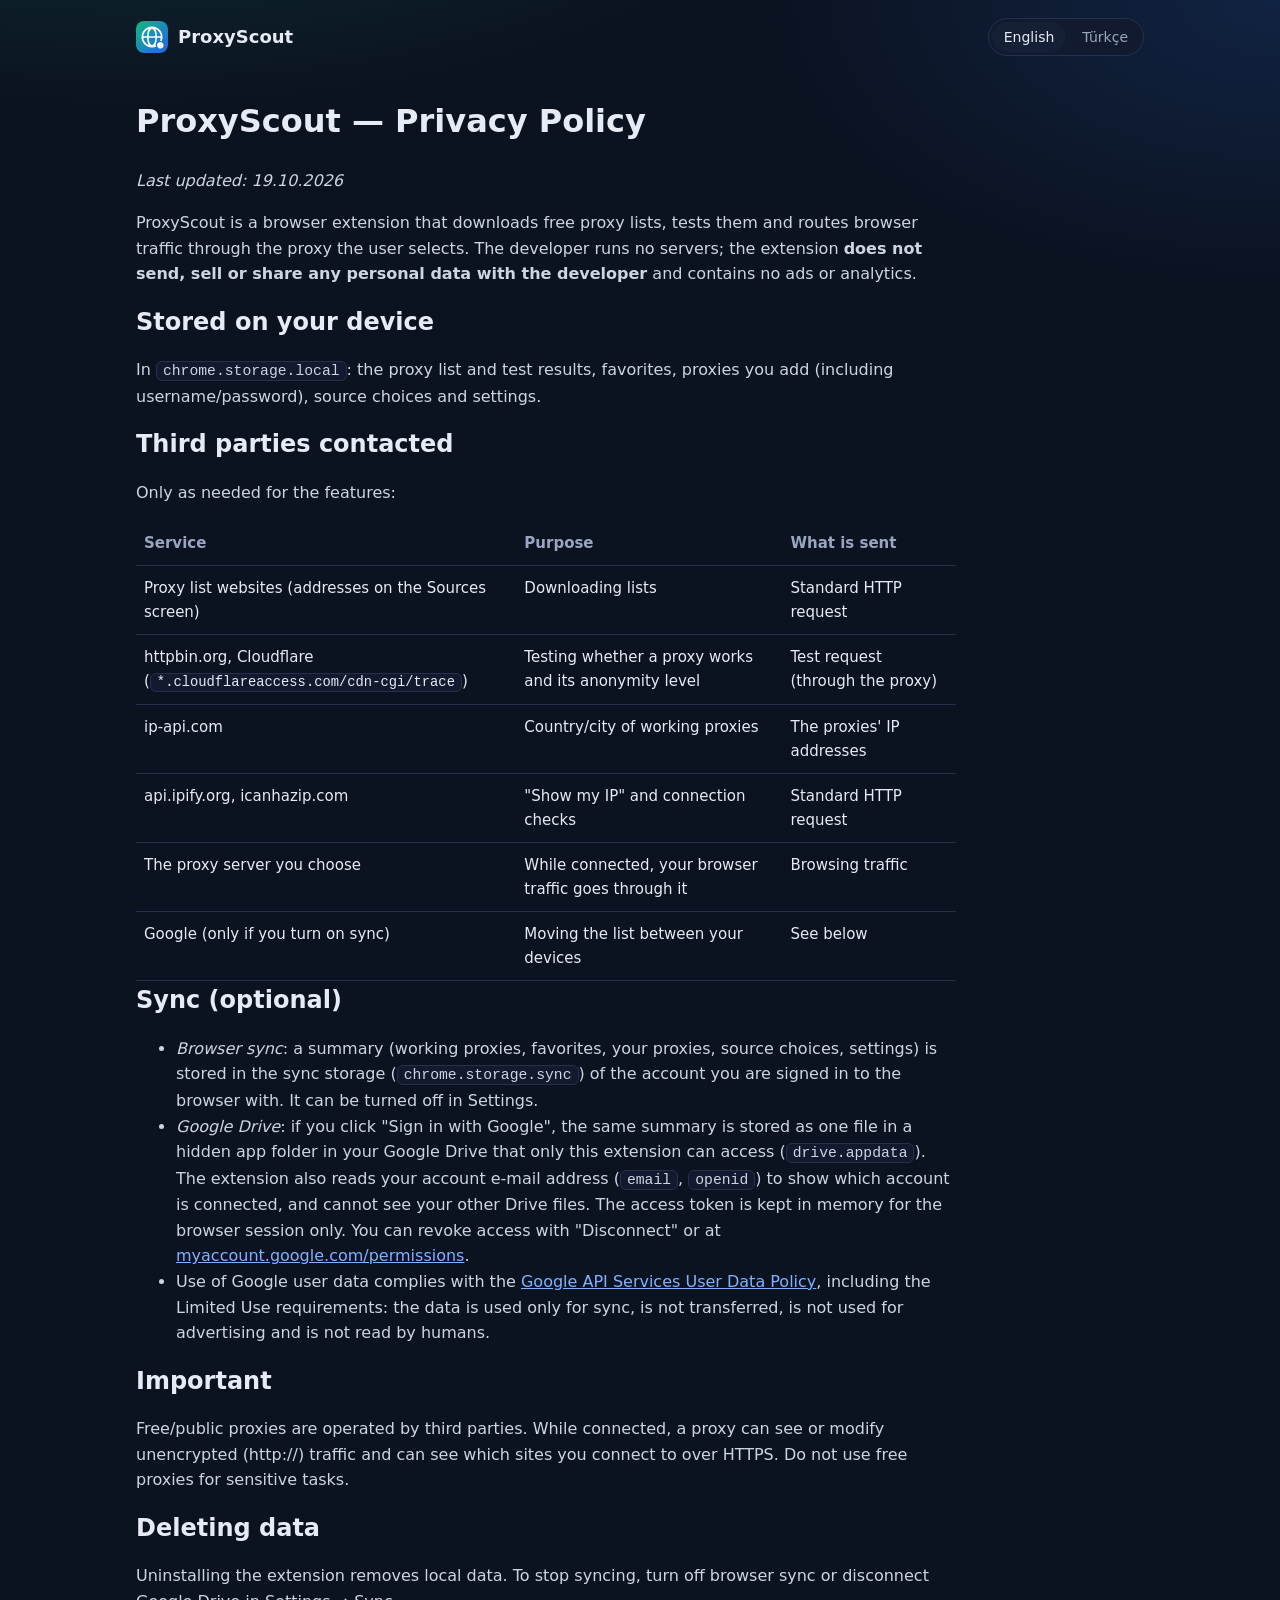
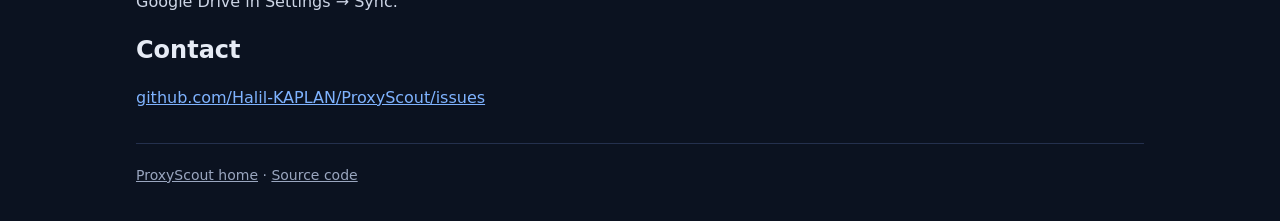
==== proxyscout/privacy.html @ 0f6cc794 "Add ProxyScout homepage, privacy policy and Search Console verification" ====
<!doctype html>
<html lang="en" data-lang="en">
<head>
  <meta charset="utf-8">
  <meta name="viewport" content="width=device-width, initial-scale=1">
  <title>ProxyScout — Privacy Policy</title>
  <meta name="title-en" content="ProxyScout — Privacy Policy">
  <meta name="title-tr" content="ProxyScout — Gizlilik Politikası">
  <meta name="description" content="Privacy policy of the ProxyScout browser extension.">
  <link rel="icon" href="assets/icon.png">
  <link rel="stylesheet" href="assets/style.css">
  <script src="assets/lang.js"></script>
</head>
<body>
  <div class="wrap">
    <header class="top">
      <a class="brand" href="./"><img src="assets/icon.png" alt="">ProxyScout</a>
      <div class="lang" role="group" aria-label="Language">
        <button type="button" data-lang="en" aria-pressed="true">English</button>
        <button type="button" data-lang="tr" aria-pressed="false">Türkçe</button>
      </div>
    </header>

    <!-- ===================== ENGLISH ===================== -->
    <main class="prose" lang-block="en" lang="en">
      <h1>ProxyScout — Privacy Policy</h1>
      <p><em>Last updated: 19.10.2026</em></p>

      <p>ProxyScout is a browser extension that downloads free proxy lists, tests them and routes browser traffic through the proxy the user selects. The developer runs no servers; the extension <strong>does not send, sell or share any personal data with the developer</strong> and contains no ads or analytics.</p>

      <h2>Stored on your device</h2>
      <p>In <code>chrome.storage.local</code>: the proxy list and test results, favorites, proxies you add (including username/password), source choices and settings.</p>

      <h2>Third parties contacted</h2>
      <p>Only as needed for the features:</p>
      <div class="table-wrap">
        <table>
          <thead><tr><th>Service</th><th>Purpose</th><th>What is sent</th></tr></thead>
          <tbody>
            <tr><td>Proxy list websites (addresses on the Sources screen)</td><td>Downloading lists</td><td>Standard HTTP request</td></tr>
            <tr><td>httpbin.org, Cloudflare (<code>*.cloudflareaccess.com/cdn-cgi/trace</code>)</td><td>Testing whether a proxy works and its anonymity level</td><td>Test request (through the proxy)</td></tr>
            <tr><td>ip-api.com</td><td>Country/city of working proxies</td><td>The proxies' IP addresses</td></tr>
            <tr><td>api.ipify.org, icanhazip.com</td><td>"Show my IP" and connection checks</td><td>Standard HTTP request</td></tr>
            <tr><td>The proxy server you choose</td><td>While connected, your browser traffic goes through it</td><td>Browsing traffic</td></tr>
            <tr><td>Google (only if you turn on sync)</td><td>Moving the list between your devices</td><td>See below</td></tr>
          </tbody>
        </table>
      </div>

      <h2>Sync (optional)</h2>
      <ul>
        <li><em>Browser sync</em>: a summary (working proxies, favorites, your proxies, source choices, settings) is stored in the sync storage (<code>chrome.storage.sync</code>) of the account you are signed in to the browser with. It can be turned off in Settings.</li>
        <li><em>Google Drive</em>: if you click "Sign in with Google", the same summary is stored as one file in a hidden app folder in your Google Drive that only this extension can access (<code>drive.appdata</code>). The extension also reads your account e-mail address (<code>email</code>, <code>openid</code>) to show which account is connected, and cannot see your other Drive files. The access token is kept in memory for the browser session only. You can revoke access with "Disconnect" or at <a href="https://myaccount.google.com/permissions">myaccount.google.com/permissions</a>.</li>
        <li>Use of Google user data complies with the <a href="https://developers.google.com/terms/api-services-user-data-policy">Google API Services User Data Policy</a>, including the Limited Use requirements: the data is used only for sync, is not transferred, is not used for advertising and is not read by humans.</li>
      </ul>

      <h2>Important</h2>
      <p>Free/public proxies are operated by third parties. While connected, a proxy can see or modify unencrypted (http://) traffic and can see which sites you connect to over HTTPS. Do not use free proxies for sensitive tasks.</p>

      <h2>Deleting data</h2>
      <p>Uninstalling the extension removes local data. To stop syncing, turn off browser sync or disconnect Google Drive in Settings → Sync.</p>

      <h2>Contact</h2>
      <p><a href="https://github.com/Halil-KAPLAN/ProxyScout/issues">github.com/Halil-KAPLAN/ProxyScout/issues</a></p>
    </main>

    <!-- ===================== TÜRKÇE ===================== -->
    <main class="prose" lang-block="tr" lang="tr">
      <h1>ProxyScout — Gizlilik Politikası</h1>
      <p><em>Son güncelleme: 19.10.2026</em></p>

      <p>ProxyScout, ücretsiz proxy listelerini indirip test eden ve tarayıcı trafiğini kullanıcının seçtiği proxy'ye yönlendiren bir tarayıcı eklentisidir. Geliştiricinin hiçbir sunucusu yoktur; eklenti <strong>hiçbir kişisel veriyi geliştiriciye göndermez, satmaz veya paylaşmaz</strong>, reklam ya da analiz (izleme) aracı içermez.</p>

      <h2>Cihazınızda saklananlar</h2>
      <p><code>chrome.storage.local</code> içinde: proxy listesi ve test sonuçları, favoriler, eklediğiniz proxy'ler (kullanıcı adı/şifre dahil), kaynak seçimleri ve ayarlar.</p>

      <h2>Eklentinin bağlandığı üçüncü taraflar</h2>
      <p>Yalnızca işlevin gerektirdiği ölçüde:</p>
      <div class="table-wrap">
        <table>
          <thead><tr><th>Hizmet</th><th>Amaç</th><th>Gönderilen</th></tr></thead>
          <tbody>
            <tr><td>Proxy listesi siteleri (Kaynaklar ekranındaki adresler)</td><td>Liste indirme</td><td>Standart HTTP isteği</td></tr>
            <tr><td>httpbin.org, Cloudflare (<code>*.cloudflareaccess.com/cdn-cgi/trace</code>)</td><td>Proxy'nin çalışıp çalışmadığını ve gizlilik düzeyini test etme</td><td>Test isteği (proxy üzerinden)</td></tr>
            <tr><td>ip-api.com</td><td>Çalışan proxy'lerin ülke/şehir bilgisi</td><td>Proxy'lerin IP adresleri</td></tr>
            <tr><td>api.ipify.org, icanhazip.com</td><td>"IP'mi göster" ve bağlantı doğrulama</td><td>Standart HTTP isteği</td></tr>
            <tr><td>Seçtiğiniz proxy sunucusu</td><td>Siz bağlandığınızda tarayıcı trafiğiniz bu sunucudan geçer</td><td>Gezinme trafiği</td></tr>
            <tr><td>Google (yalnızca senkronizasyonu açarsanız)</td><td>Listeyi cihazlarınız arasında taşımak</td><td>Aşağıya bakın</td></tr>
          </tbody>
        </table>
      </div>

      <h2>Senkronizasyon (isteğe bağlı)</h2>
      <ul>
        <li><em>Tarayıcı senkronu</em>: Özet (çalışan proxy'ler, favoriler, kendi proxy'leriniz, kaynak seçimleri, ayarlar), tarayıcıya giriş yaptığınız hesabın senkron alanında (<code>chrome.storage.sync</code>) saklanır. Ayarlar'dan kapatılabilir.</li>
        <li><em>Google Drive</em>: "Google ile bağlan" derseniz aynı özet, Google Drive'ınızda yalnızca bu eklentinin erişebildiği gizli uygulama klasöründe (<code>drive.appdata</code>) tek bir dosya olarak tutulur. Eklenti yalnızca bu klasöre ve hesabınızın e-posta adresine (<code>email</code>, <code>openid</code>; hangi hesapla bağlı olduğunuzu göstermek için) erişir; Drive'daki diğer dosyalarınızı göremez. Erişim anahtarı yalnızca tarayıcı oturumu boyunca bellekte tutulur. "Bağlantıyı kaldır" ile izin geri alınır; ayrıca <a href="https://myaccount.google.com/permissions">myaccount.google.com/permissions</a> adresinden de kaldırabilirsiniz.</li>
        <li>Google kullanıcı verilerinin kullanımı, Sınırlı Kullanım (Limited Use) koşulları dahil, <a href="https://developers.google.com/terms/api-services-user-data-policy">Google API Hizmetleri Kullanıcı Verileri Politikası</a>'na uygundur: veriler yalnızca senkronizasyon için kullanılır, aktarılmaz, reklam için kullanılmaz ve insanlar tarafından okunmaz.</li>
      </ul>

      <h2>Önemli uyarı</h2>
      <p>Ücretsiz/açık proxy'ler üçüncü kişilerce işletilir. Bir proxy'ye bağlandığınızda şifrelenmemiş (http://) trafiğinizi görebilir veya değiştirebilir; HTTPS sitelerin içeriği şifreli kalır ancak hangi sitelere bağlandığınızı görebilir. Hassas işlemler için ücretsiz proxy kullanmayın.</p>

      <h2>Veri silme</h2>
      <p>Eklentiyi kaldırmak yerel verileri siler. Senkronu durdurmak için Ayarlar → Senkronizasyon'dan tarayıcı senkronunu kapatın veya Google Drive bağlantısını kaldırın.</p>

      <h2>İletişim</h2>
      <p><a href="https://github.com/Halil-KAPLAN/ProxyScout/issues">github.com/Halil-KAPLAN/ProxyScout/issues</a></p>
    </main>

    <footer>
      <span lang-block="en"><a href="./">ProxyScout home</a> · <a href="https://github.com/Halil-KAPLAN/ProxyScout">Source code</a></span>
      <span lang-block="tr"><a href="./">ProxyScout ana sayfa</a> · <a href="https://github.com/Halil-KAPLAN/ProxyScout">Kaynak kod</a></span>
    </footer>
  </div>
</body>
</html>
---- proxyscout/assets/style.css ----
:root {
  --bg: #0b1220;
  --bg-2: #111a2e;
  --card: #151f36;
  --line: #24304d;
  --text: #e6ebf5;
  --muted: #9aa6bf;
  --accent: #22c08a;
  --accent-2: #2f7cf6;
  --warn: #f2b84b;
}

* { box-sizing: border-box; }

html { -webkit-text-size-adjust: 100%; }

body {
  margin: 0;
  background: var(--bg);
  background-image: radial-gradient(1200px 500px at 10% -10%, rgba(34, 192, 138, .18), transparent 60%),
    radial-gradient(900px 500px at 100% 0%, rgba(47, 124, 246, .16), transparent 60%);
  background-repeat: no-repeat;
  color: var(--text);
  font: 16px/1.6 system-ui, -apple-system, "Segoe UI", Roboto, "Helvetica Neue", Arial, sans-serif;
}

a { color: #7fb3ff; }
a:hover { color: #a9cbff; }

.wrap { max-width: 1040px; margin: 0 auto; padding: 0 16px; }

header.top {
  display: flex; align-items: center; justify-content: space-between; gap: 12px;
  padding: 18px 0;
}
.brand { display: flex; align-items: center; gap: 10px; color: var(--text); text-decoration: none; font-weight: 700; font-size: 18px; }
.brand img { width: 32px; height: 32px; border-radius: 8px; }

.lang { display: flex; gap: 4px; background: var(--bg-2); border: 1px solid var(--line); border-radius: 999px; padding: 3px; }
.lang button {
  border: 0; background: transparent; color: var(--muted); font: inherit; font-size: 14px;
  padding: 4px 12px; border-radius: 999px; cursor: pointer;
}
.lang button[aria-pressed="true"] { background: var(--card); color: var(--text); }

.hero { padding: 40px 0 24px; }
.hero h1 { font-size: clamp(30px, 5vw, 46px); line-height: 1.15; margin: 0 0 14px; letter-spacing: -.01em; }
.hero p.lead { color: var(--muted); font-size: 18px; max-width: 720px; margin: 0 0 24px; }

.btns { display: flex; flex-wrap: wrap; gap: 10px; }
.btn {
  display: inline-flex; align-items: center; gap: 8px; padding: 10px 16px; border-radius: 10px;
  text-decoration: none; font-weight: 600; border: 1px solid var(--line); color: var(--text); background: var(--card);
}
.btn.primary { background: linear-gradient(90deg, var(--accent), var(--accent-2)); border-color: transparent; color: #fff; }
.btn small { font-weight: 400; color: inherit; opacity: .8; }

.shot { margin: 32px 0 8px; border-radius: 14px; overflow: hidden; border: 1px solid var(--line); box-shadow: 0 20px 60px rgba(0, 0, 0, .35); }
.shot img { display: block; width: 100%; height: auto; }

section { padding: 28px 0; }
h2 { font-size: 24px; margin: 0 0 16px; }

.grid { display: grid; grid-template-columns: repeat(auto-fit, minmax(240px, 1fr)); gap: 14px; }
.card { background: var(--card); border: 1px solid var(--line); border-radius: 12px; padding: 16px 18px; }
.card h3 { margin: 0 0 6px; font-size: 17px; }
.card p { margin: 0; color: var(--muted); font-size: 15px; }

.shots { display: grid; grid-template-columns: repeat(auto-fit, minmax(300px, 1fr)); gap: 14px; }
.shots img { width: 100%; height: auto; border-radius: 10px; border: 1px solid var(--line); display: block; }

.note { border-left: 3px solid var(--warn); background: rgba(242, 184, 75, .08); padding: 12px 16px; border-radius: 0 10px 10px 0; color: var(--text); }

.prose { max-width: 820px; }
.prose p, .prose li { color: #cdd5e5; }
.prose code { background: var(--bg-2); border: 1px solid var(--line); padding: 1px 6px; border-radius: 6px; font-size: .92em; }

.table-wrap { overflow-x: auto; }
table { border-collapse: collapse; width: 100%; font-size: 15px; }
th, td { border-bottom: 1px solid var(--line); padding: 10px 8px; text-align: left; vertical-align: top; }
th { color: var(--muted); font-weight: 600; }

footer { border-top: 1px solid var(--line); margin-top: 32px; padding: 20px 0 40px; color: var(--muted); font-size: 14px; }
footer a { color: var(--muted); }

[lang-block] { display: none; }
html[data-lang="en"] [lang-block="en"],
html[data-lang="tr"] [lang-block="tr"] { display: block; }
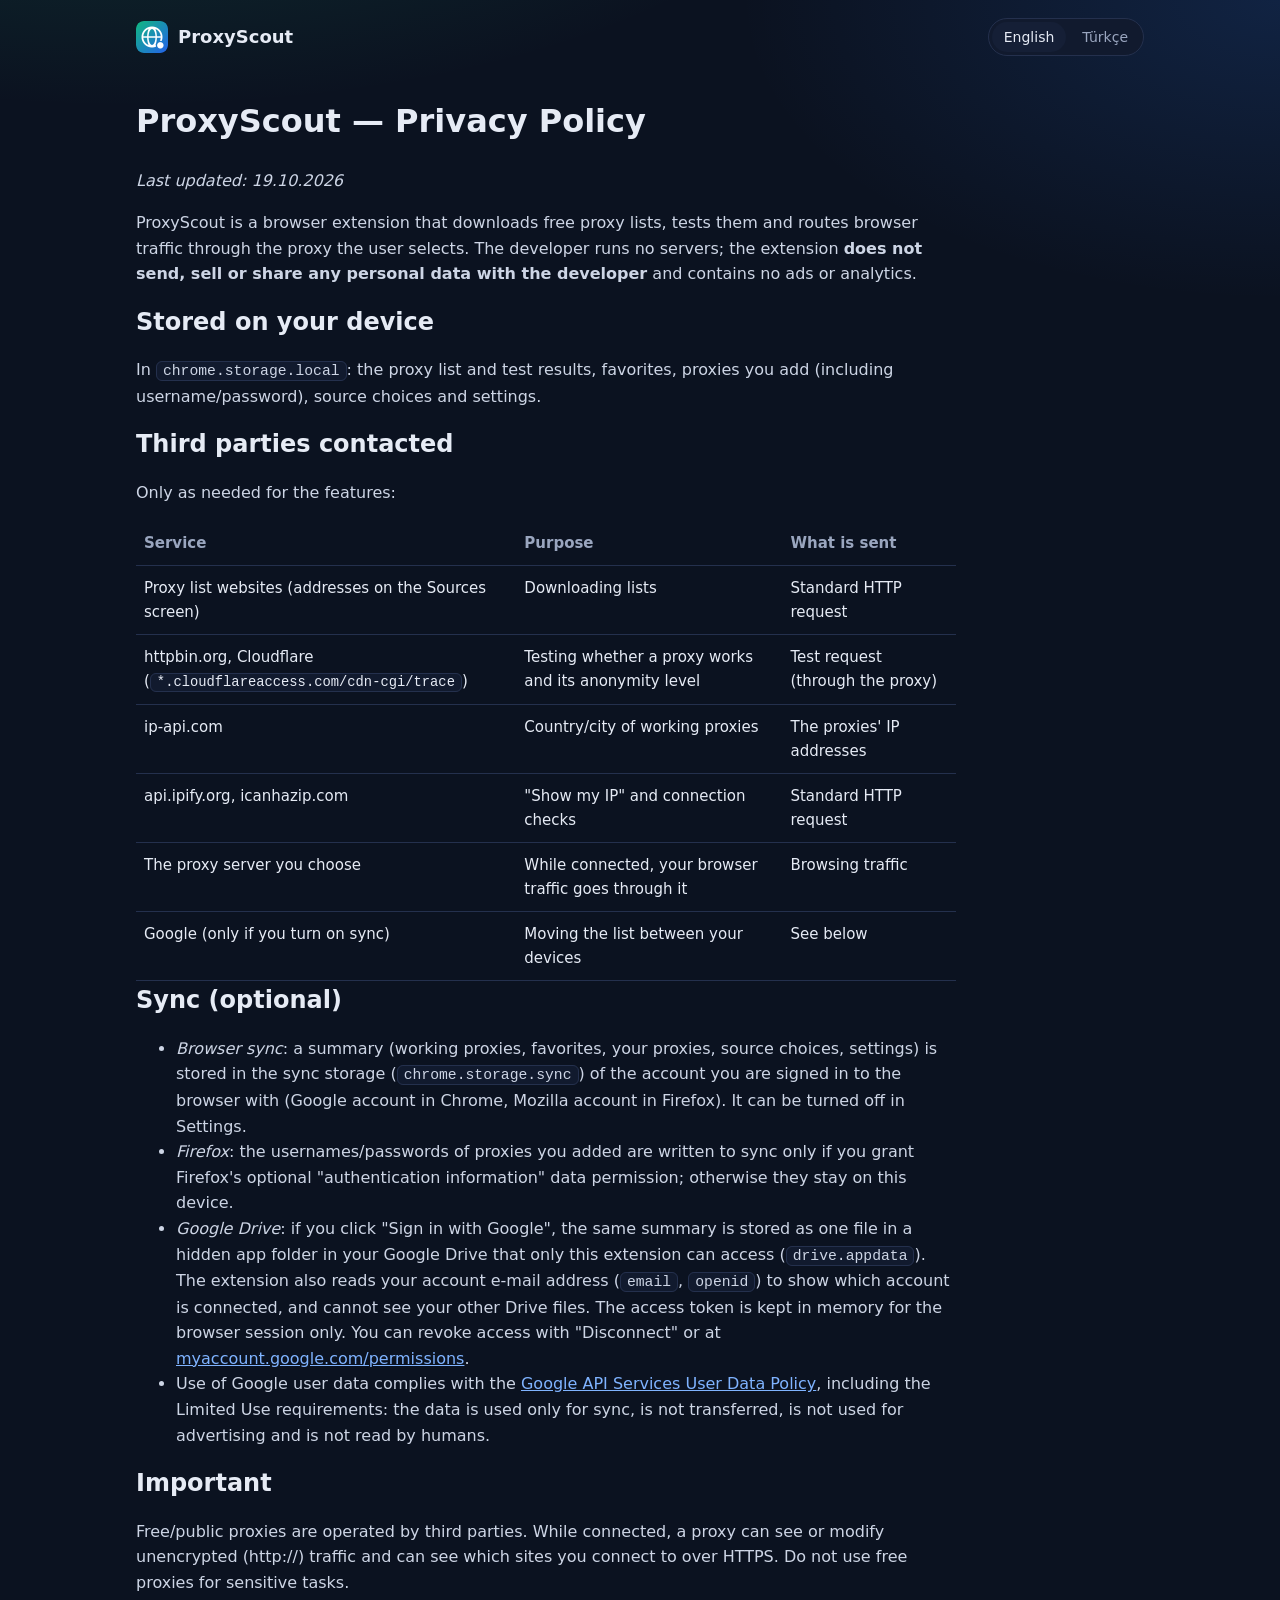
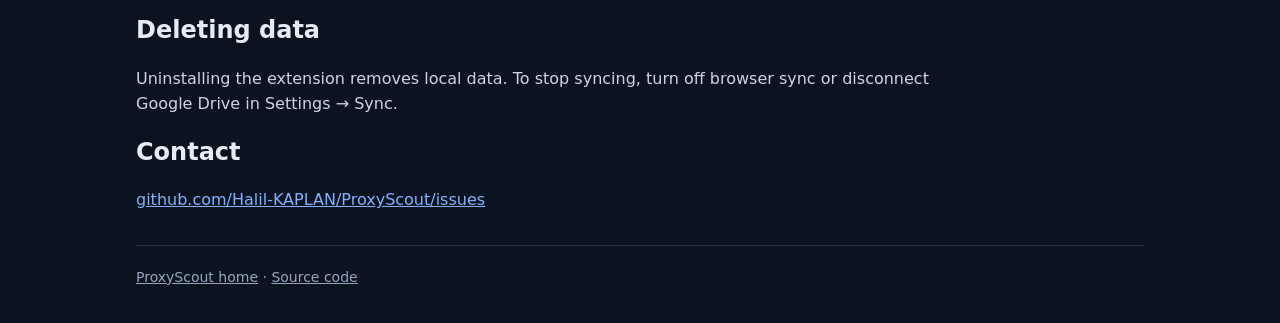
==== commit 97bc39a3: "ProxyScout: mention Firefox support and Firefox sync in the privacy policy" ====
--- a/proxyscout/privacy.html
+++ b/proxyscout/privacy.html
@@ -49,7 +49,8 @@
 
       <h2>Sync (optional)</h2>
       <ul>
-        <li><em>Browser sync</em>: a summary (working proxies, favorites, your proxies, source choices, settings) is stored in the sync storage (<code>chrome.storage.sync</code>) of the account you are signed in to the browser with. It can be turned off in Settings.</li>
+        <li><em>Browser sync</em>: a summary (working proxies, favorites, your proxies, source choices, settings) is stored in the sync storage (<code>chrome.storage.sync</code>) of the account you are signed in to the browser with (Google account in Chrome, Mozilla account in Firefox). It can be turned off in Settings.</li>
+        <li><em>Firefox</em>: the usernames/passwords of proxies you added are written to sync only if you grant Firefox's optional "authentication information" data permission; otherwise they stay on this device.</li>
         <li><em>Google Drive</em>: if you click "Sign in with Google", the same summary is stored as one file in a hidden app folder in your Google Drive that only this extension can access (<code>drive.appdata</code>). The extension also reads your account e-mail address (<code>email</code>, <code>openid</code>) to show which account is connected, and cannot see your other Drive files. The access token is kept in memory for the browser session only. You can revoke access with "Disconnect" or at <a href="https://myaccount.google.com/permissions">myaccount.google.com/permissions</a>.</li>
         <li>Use of Google user data complies with the <a href="https://developers.google.com/terms/api-services-user-data-policy">Google API Services User Data Policy</a>, including the Limited Use requirements: the data is used only for sync, is not transferred, is not used for advertising and is not read by humans.</li>
       </ul>
@@ -92,7 +93,8 @@
 
       <h2>Senkronizasyon (isteğe bağlı)</h2>
       <ul>
-        <li><em>Tarayıcı senkronu</em>: Özet (çalışan proxy'ler, favoriler, kendi proxy'leriniz, kaynak seçimleri, ayarlar), tarayıcıya giriş yaptığınız hesabın senkron alanında (<code>chrome.storage.sync</code>) saklanır. Ayarlar'dan kapatılabilir.</li>
+        <li><em>Tarayıcı senkronu</em>: Özet (çalışan proxy'ler, favoriler, kendi proxy'leriniz, kaynak seçimleri, ayarlar), tarayıcıya giriş yaptığınız hesabın (Chrome'da Google, Firefox'ta Mozilla hesabı) senkron alanında (<code>chrome.storage.sync</code>) saklanır. Ayarlar'dan kapatılabilir.</li>
+        <li><em>Firefox</em>: Kendi eklediğiniz proxy'lerin kullanıcı adı/şifresi, yalnızca Firefox'un isteğe bağlı "kimlik doğrulama bilgisi" veri iznini verirseniz senkrona yazılır; vermezseniz yalnızca bu cihazda kalır.</li>
         <li><em>Google Drive</em>: "Google ile bağlan" derseniz aynı özet, Google Drive'ınızda yalnızca bu eklentinin erişebildiği gizli uygulama klasöründe (<code>drive.appdata</code>) tek bir dosya olarak tutulur. Eklenti yalnızca bu klasöre ve hesabınızın e-posta adresine (<code>email</code>, <code>openid</code>; hangi hesapla bağlı olduğunuzu göstermek için) erişir; Drive'daki diğer dosyalarınızı göremez. Erişim anahtarı yalnızca tarayıcı oturumu boyunca bellekte tutulur. "Bağlantıyı kaldır" ile izin geri alınır; ayrıca <a href="https://myaccount.google.com/permissions">myaccount.google.com/permissions</a> adresinden de kaldırabilirsiniz.</li>
         <li>Google kullanıcı verilerinin kullanımı, Sınırlı Kullanım (Limited Use) koşulları dahil, <a href="https://developers.google.com/terms/api-services-user-data-policy">Google API Hizmetleri Kullanıcı Verileri Politikası</a>'na uygundur: veriler yalnızca senkronizasyon için kullanılır, aktarılmaz, reklam için kullanılmaz ve insanlar tarafından okunmaz.</li>
       </ul>
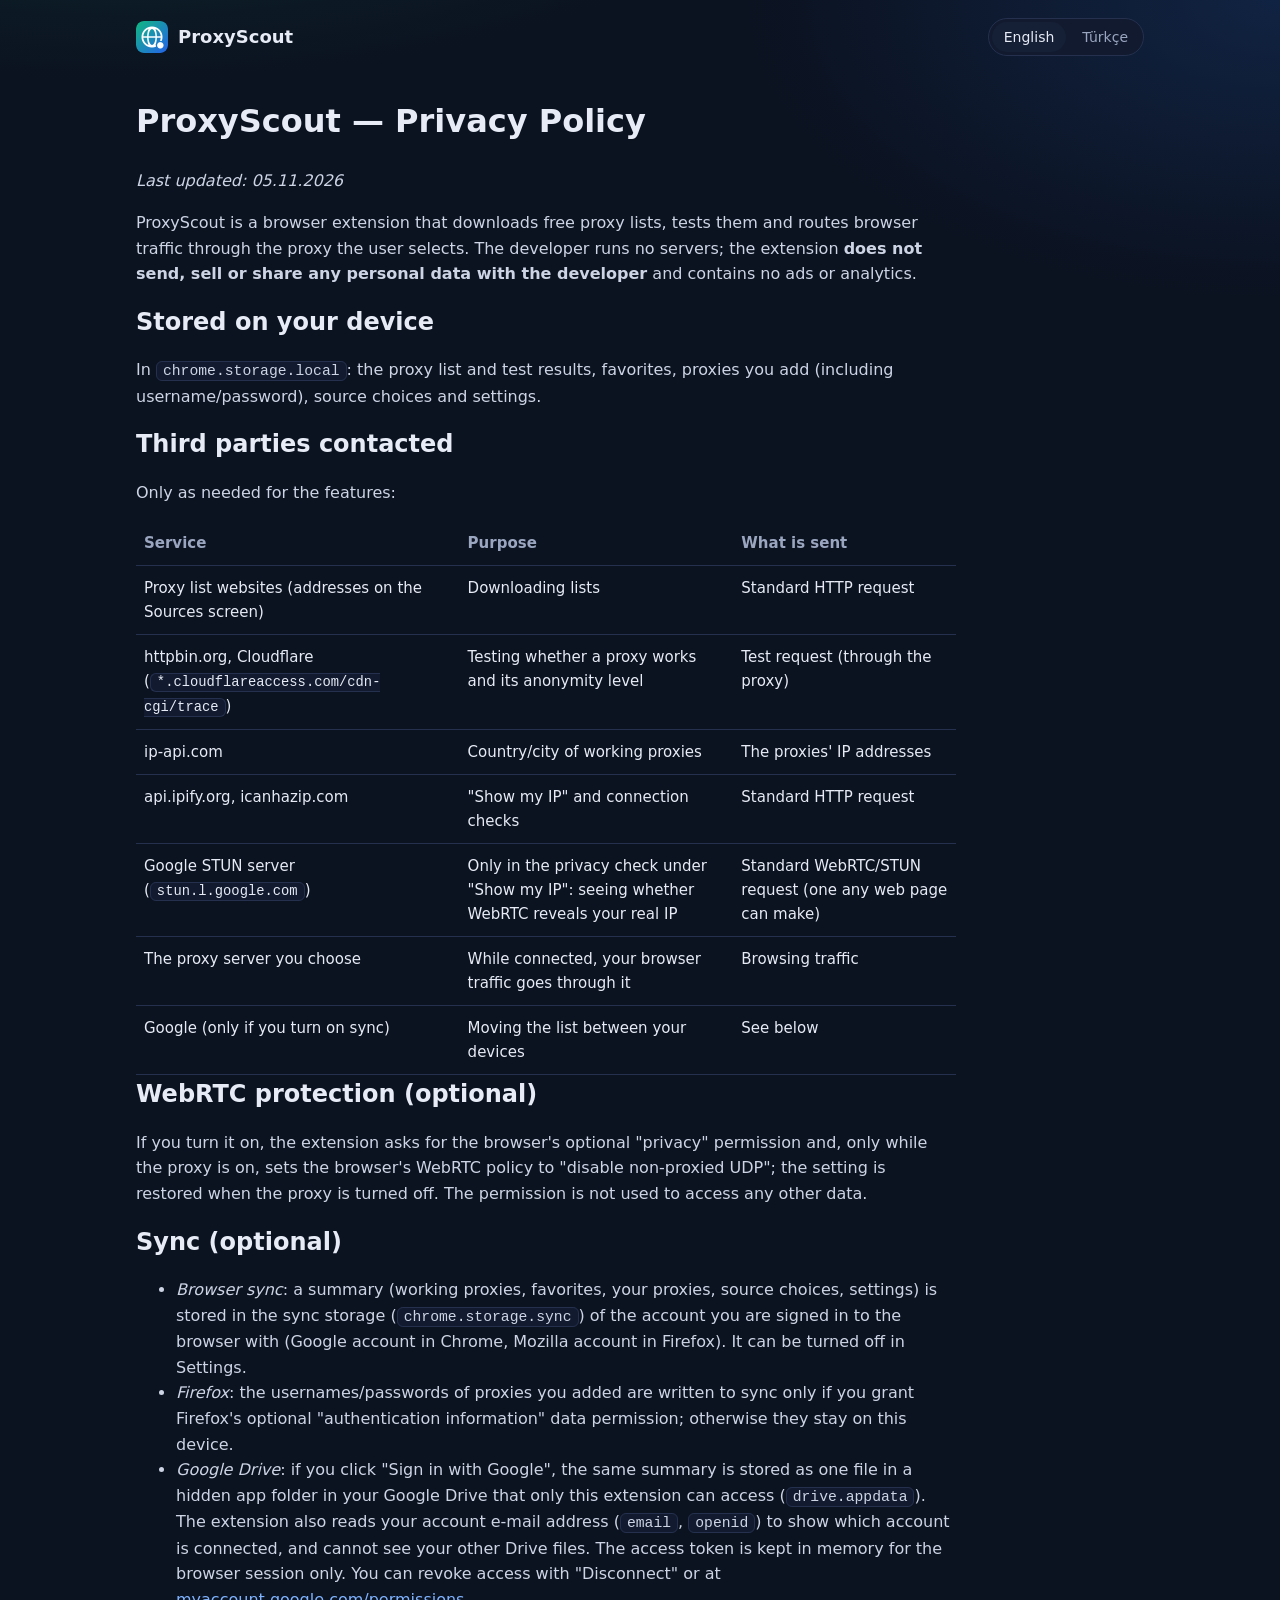
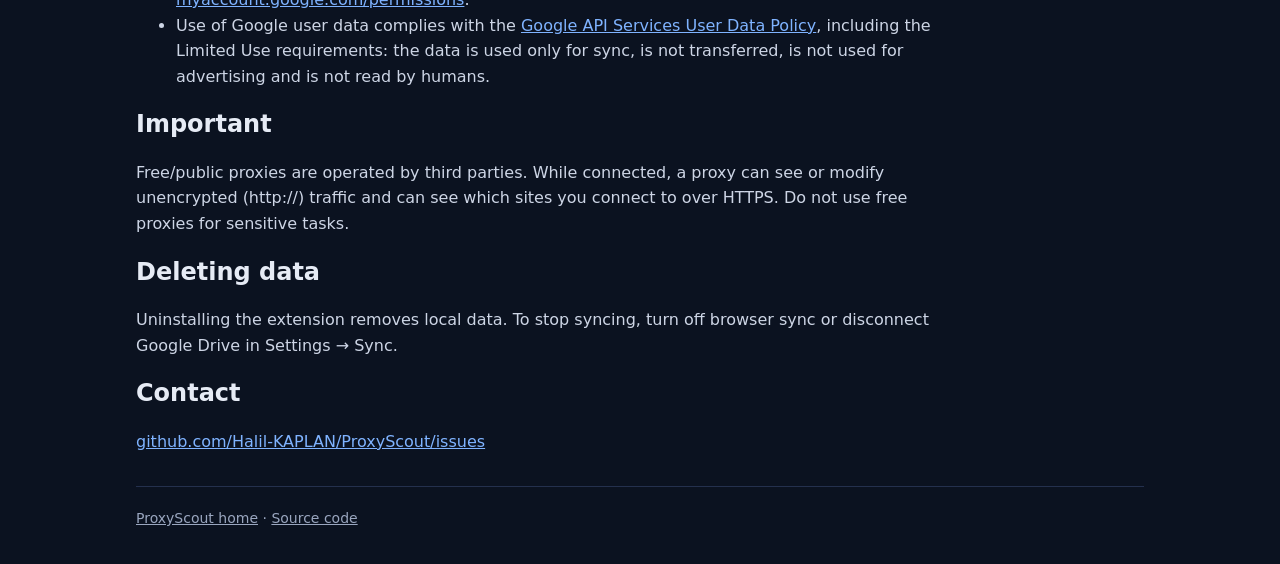
==== commit 562614ec: "ProxyScout: privacy check and My proxies on the homepage, STUN and WebRTC protection in the privacy " ====
--- a/proxyscout/privacy.html
+++ b/proxyscout/privacy.html
@@ -24,7 +24,7 @@
     <!-- ===================== ENGLISH ===================== -->
     <main class="prose" lang-block="en" lang="en">
       <h1>ProxyScout — Privacy Policy</h1>
-      <p><em>Last updated: 19.10.2026</em></p>
+      <p><em>Last updated: 05.11.2026</em></p>
 
       <p>ProxyScout is a browser extension that downloads free proxy lists, tests them and routes browser traffic through the proxy the user selects. The developer runs no servers; the extension <strong>does not send, sell or share any personal data with the developer</strong> and contains no ads or analytics.</p>
 
@@ -41,11 +41,15 @@
             <tr><td>httpbin.org, Cloudflare (<code>*.cloudflareaccess.com/cdn-cgi/trace</code>)</td><td>Testing whether a proxy works and its anonymity level</td><td>Test request (through the proxy)</td></tr>
             <tr><td>ip-api.com</td><td>Country/city of working proxies</td><td>The proxies' IP addresses</td></tr>
             <tr><td>api.ipify.org, icanhazip.com</td><td>"Show my IP" and connection checks</td><td>Standard HTTP request</td></tr>
+            <tr><td>Google STUN server (<code>stun.l.google.com</code>)</td><td>Only in the privacy check under "Show my IP": seeing whether WebRTC reveals your real IP</td><td>Standard WebRTC/STUN request (one any web page can make)</td></tr>
             <tr><td>The proxy server you choose</td><td>While connected, your browser traffic goes through it</td><td>Browsing traffic</td></tr>
             <tr><td>Google (only if you turn on sync)</td><td>Moving the list between your devices</td><td>See below</td></tr>
           </tbody>
         </table>
       </div>
+
+      <h2>WebRTC protection (optional)</h2>
+      <p>If you turn it on, the extension asks for the browser's optional "privacy" permission and, only while the proxy is on, sets the browser's WebRTC policy to "disable non-proxied UDP"; the setting is restored when the proxy is turned off. The permission is not used to access any other data.</p>
 
       <h2>Sync (optional)</h2>
       <ul>
@@ -68,7 +72,7 @@
     <!-- ===================== TÜRKÇE ===================== -->
     <main class="prose" lang-block="tr" lang="tr">
       <h1>ProxyScout — Gizlilik Politikası</h1>
-      <p><em>Son güncelleme: 19.10.2026</em></p>
+      <p><em>Son güncelleme: 05.11.2026</em></p>
 
       <p>ProxyScout, ücretsiz proxy listelerini indirip test eden ve tarayıcı trafiğini kullanıcının seçtiği proxy'ye yönlendiren bir tarayıcı eklentisidir. Geliştiricinin hiçbir sunucusu yoktur; eklenti <strong>hiçbir kişisel veriyi geliştiriciye göndermez, satmaz veya paylaşmaz</strong>, reklam ya da analiz (izleme) aracı içermez.</p>
 
@@ -85,11 +89,15 @@
             <tr><td>httpbin.org, Cloudflare (<code>*.cloudflareaccess.com/cdn-cgi/trace</code>)</td><td>Proxy'nin çalışıp çalışmadığını ve gizlilik düzeyini test etme</td><td>Test isteği (proxy üzerinden)</td></tr>
             <tr><td>ip-api.com</td><td>Çalışan proxy'lerin ülke/şehir bilgisi</td><td>Proxy'lerin IP adresleri</td></tr>
             <tr><td>api.ipify.org, icanhazip.com</td><td>"IP'mi göster" ve bağlantı doğrulama</td><td>Standart HTTP isteği</td></tr>
+            <tr><td>Google STUN sunucusu (<code>stun.l.google.com</code>)</td><td>Yalnızca "IP'mi göster" → gizlilik kontrolünde: WebRTC'nin gerçek IP'nizi gösterip göstermediğini anlamak</td><td>Standart WebRTC/STUN isteği (her web sayfasının yapabildiği gibi)</td></tr>
             <tr><td>Seçtiğiniz proxy sunucusu</td><td>Siz bağlandığınızda tarayıcı trafiğiniz bu sunucudan geçer</td><td>Gezinme trafiği</td></tr>
             <tr><td>Google (yalnızca senkronizasyonu açarsanız)</td><td>Listeyi cihazlarınız arasında taşımak</td><td>Aşağıya bakın</td></tr>
           </tbody>
         </table>
       </div>
+
+      <h2>WebRTC koruması (isteğe bağlı)</h2>
+      <p>Açarsanız eklenti tarayıcının isteğe bağlı "privacy" iznini ister ve yalnızca proxy açıkken tarayıcının WebRTC ayarını "proxy'siz UDP'yi kapat" olarak değiştirir; proxy kapanınca ayar eski haline döner. Bu izin başka hiçbir veriye erişmek için kullanılmaz.</p>
 
       <h2>Senkronizasyon (isteğe bağlı)</h2>
       <ul>
